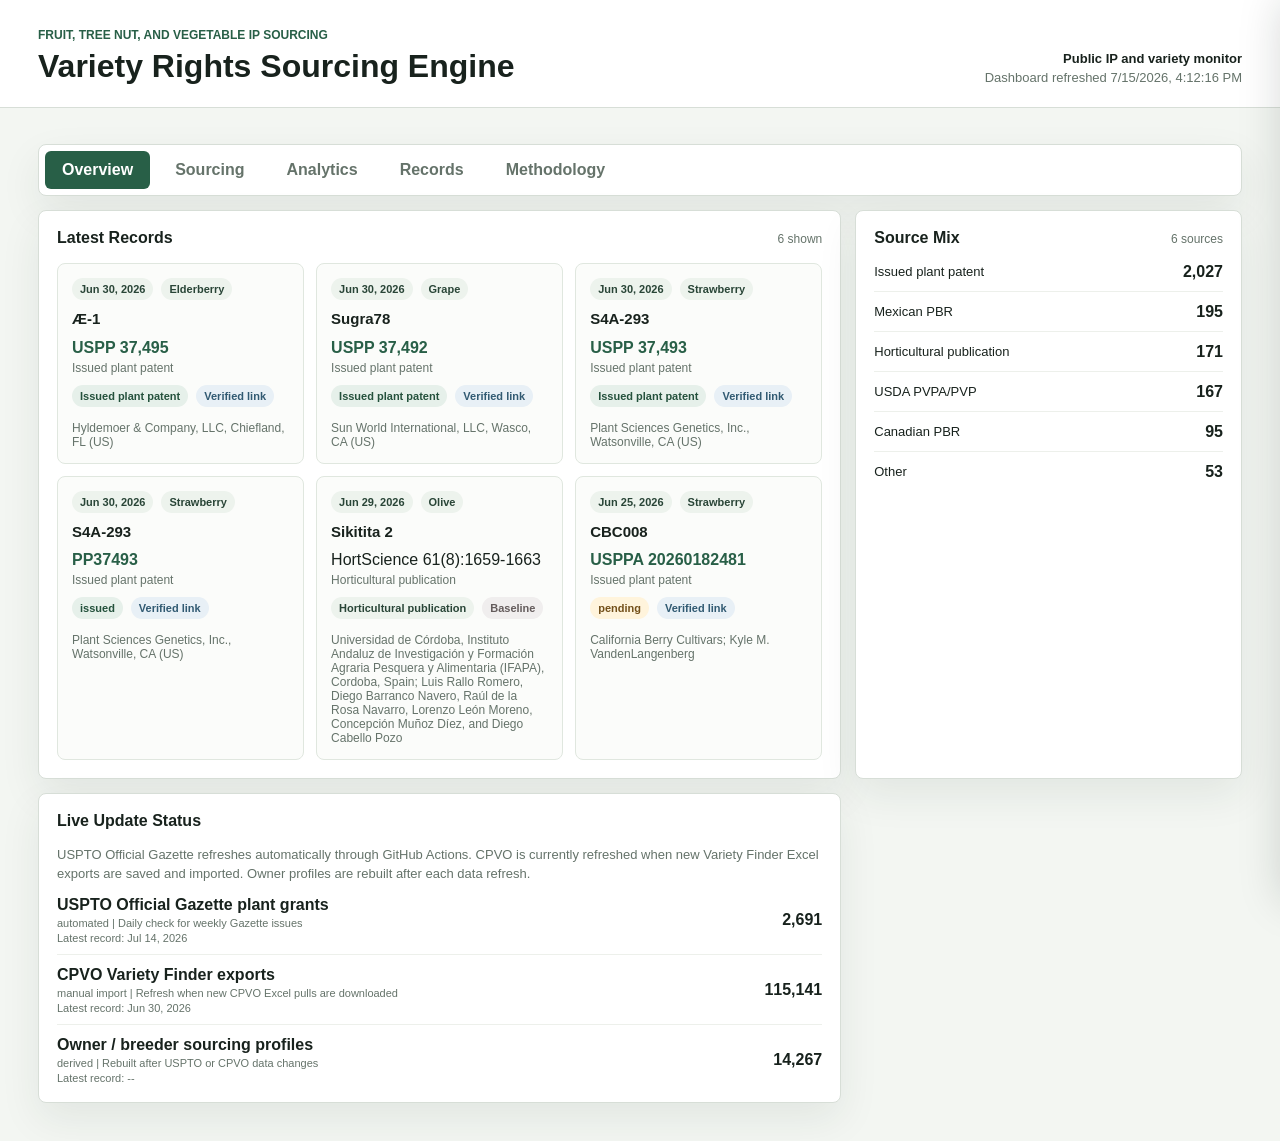
==== index.html @ b29ad272 "Add scoring methodology and clean company links" ====
<!doctype html>
<html lang="en">
  <head>
    <meta charset="utf-8">
    <meta name="viewport" content="width=device-width, initial-scale=1">
    <title>Variety Rights Sourcing Engine</title>
    <link rel="stylesheet" href="assets/styles.css?v=20260715-methodology">
  </head>
  <body>
    <header class="topbar">
      <div class="title-block">
        <p class="eyebrow">Fruit, tree nut, and vegetable IP sourcing</p>
        <h1>Variety Rights Sourcing Engine</h1>
      </div>
      <div class="refresh-note" aria-live="polite">
        <strong>Public IP and variety monitor</strong>
        <span id="lastRefresh">Loading data...</span>
      </div>
    </header>

    <main class="page-shell">
      <nav class="section-tabs" role="tablist" aria-label="Dashboard sections">
        <button id="tab-overview" class="tab-button active" type="button" role="tab" aria-selected="true" aria-controls="panel-overview" data-tab-target="overview">Overview</button>
        <button id="tab-sourcing" class="tab-button" type="button" role="tab" aria-selected="false" aria-controls="panel-sourcing" data-tab-target="sourcing">Sourcing</button>
        <button id="tab-analytics" class="tab-button" type="button" role="tab" aria-selected="false" aria-controls="panel-analytics" data-tab-target="analytics">Analytics</button>
        <button id="tab-records" class="tab-button" type="button" role="tab" aria-selected="false" aria-controls="panel-records" data-tab-target="records">Records</button>
        <button id="tab-methodology" class="tab-button" type="button" role="tab" aria-selected="false" aria-controls="panel-methodology" data-tab-target="methodology">Methodology</button>
      </nav>

      <section id="panel-overview" class="workbench-grid view-panel active" role="tabpanel" aria-labelledby="tab-overview" data-view-panel="overview">
        <div class="panel latest-panel">
          <div class="panel-head">
            <h2>Latest Records</h2>
            <span id="latestCount"></span>
          </div>
          <div id="latestList" class="latest-list"></div>
        </div>
        <div class="panel source-panel">
          <div class="panel-head">
            <h2>Source Mix</h2>
            <span id="sourceCount"></span>
          </div>
          <div id="sourceSummary" class="source-list"></div>
        </div>
        <div class="panel live-panel">
          <div class="panel-head">
            <h2>Live Update Status</h2>
          </div>
          <div id="liveStatus" class="live-status"></div>
        </div>
      </section>

      <section id="panel-sourcing" class="owner-section panel view-panel" role="tabpanel" aria-labelledby="tab-sourcing" data-view-panel="sourcing">
        <div class="panel-head">
          <div>
            <p class="eyebrow">Sourcing intelligence</p>
            <h2>Owner / Breeder Census</h2>
          </div>
          <span id="ownerCount"></span>
        </div>
        <div id="sourcingBrief" class="sourcing-brief" aria-live="polite"></div>
        <div class="owner-toolbar">
          <label>
            Search profiles
            <input id="ownerSearchInput" type="search" placeholder="Owner, breeder, crop, jurisdiction, signal">
          </label>
          <label>
            View
            <select id="ownerView">
                <option value="relevant">Fruit, nut, and vegetable signals</option>
                <option value="acquisition">Acquisition leads</option>
                <option value="all">All sourcing signals</option>
              <option value="legal">Confirmed patent assignees</option>
              <option value="succession">Succession leads</option>
              <option value="cliff">Patent/PBR cliffs</option>
            </select>
          </label>
          <label>
            Sort
            <select id="ownerSort">
              <option value="score" selected>Sourcing score</option>
              <option value="confidence">Owner confidence</option>
              <option value="protected">Protected IP count</option>
              <option value="recent">Recent activity</option>
              <option value="cliff">5-year expiry cliff</option>
              <option value="velocity">5-year filing velocity</option>
            </select>
          </label>
        </div>
        <div class="owner-table-wrap">
          <table class="owner-table">
            <thead>
              <tr>
                <th>#</th>
                <th>Score</th>
                <th>Name / Signal</th>
                <th>Portfolio</th>
                <th>Crop Mix</th>
                <th>Geographic Mix</th>
                <th>Activity</th>
                <th>Durability / Flags</th>
              </tr>
            </thead>
            <tbody id="ownerBody"></tbody>
          </table>
        </div>
      </section>

      <section id="panel-analytics" class="visual-grid view-panel" role="tabpanel" aria-labelledby="tab-analytics" data-view-panel="analytics">
        <div class="panel">
          <div class="panel-head">
            <h2>Annual Activity</h2>
            <span id="timelineCount"></span>
          </div>
          <div id="timelineInsight" class="chart-insight"></div>
          <div id="timelineChart" class="bar-chart" role="img" aria-label="Records by year"></div>
        </div>
        <div class="panel">
          <div class="panel-head">
            <h2>Crop Mix</h2>
            <span id="cropCount"></span>
          </div>
          <div id="cropInsight" class="chart-insight"></div>
          <div id="cropChart" class="bar-chart compact" role="img" aria-label="Top crops"></div>
        </div>
      </section>

      <section id="panel-records" class="table-section view-panel" role="tabpanel" aria-labelledby="tab-records" data-view-panel="records">
        <section class="control-strip" aria-label="Record filters">
          <label>
            Search
            <input id="searchInput" type="search" placeholder="Cultivar, crop, breeder, assignee, country">
          </label>
          <label>
            Crop
            <select id="cropFilter"></select>
          </label>
          <label>
            Source
            <select id="sourceFilter">
              <option value="">All sources</option>
            </select>
          </label>
          <label>
            From
            <input id="fromDate" type="date">
          </label>
          <label>
            To
            <input id="toDate" type="date">
          </label>
          <button id="resetButton" type="button" title="Clear filters">Reset</button>
        </section>
        <div class="panel-head">
          <h2>Records</h2>
          <span id="rowCount"></span>
        </div>
        <div class="table-wrap">
          <table>
            <thead>
              <tr>
                <th>#</th>
                <th>Date</th>
                <th>Crop</th>
                <th>Cultivar / Title</th>
                <th>Source</th>
                <th>Status</th>
                <th>Breeder / Assignee</th>
              </tr>
            </thead>
            <tbody id="recordsBody"></tbody>
          </table>
        </div>
      </section>

      <section id="panel-methodology" class="methodology-section view-panel" role="tabpanel" aria-labelledby="tab-methodology" data-view-panel="methodology">
        <div class="panel methodology-hero">
          <p class="eyebrow">Scoring methodology</p>
          <h2>What the breeder score is trying to measure</h2>
          <p>
            The sourcing score ranks owners, breeders, nurseries, and breeding programs by how useful they may be for acquisition sourcing.
            It is a prioritization signal, not a valuation or a recommendation to acquire.
          </p>
        </div>

        <div class="methodology-grid">
          <article class="panel methodology-card">
            <h3>Portfolio Scale</h3>
            <strong>Up to 25 points</strong>
            <p>Larger portfolios get more credit, with a cap so very large strategics do not overwhelm the list purely because of size.</p>
          </article>
          <article class="panel methodology-card">
            <h3>Protected IP Share</h3>
            <strong>Up to 20 points</strong>
            <p>Issued US plant patents and granted CPVO PBR records matter more than application-only or breeder-only signals.</p>
          </article>
          <article class="panel methodology-card">
            <h3>Jurisdiction Breadth</h3>
            <strong>Up to 12 points</strong>
            <p>Programs active across multiple jurisdictions get credit because they are more likely to have real commercialization infrastructure.</p>
          </article>
          <article class="panel methodology-card">
            <h3>Recent Velocity</h3>
            <strong>Up to 12 points</strong>
            <p>Recent filings in the last five years increase the score because they suggest an active breeding pipeline.</p>
          </article>
          <article class="panel methodology-card">
            <h3>Durability</h3>
            <strong>Up to 8 points</strong>
            <p>Portfolios with active protection remaining score better than portfolios where most rights appear expired or close to expiry.</p>
          </article>
          <article class="panel methodology-card">
            <h3>Crop Attractiveness</h3>
            <strong>Weighted crop signal</strong>
            <p>Fruit, tree nut, and vegetable crops are weighted more heavily than lower-priority or less relevant crops.</p>
          </article>
          <article class="panel methodology-card">
            <h3>Owner Confidence</h3>
            <strong>Up to 12 points</strong>
            <p>Confirmed patent assignees score higher than records where the engine only sees a breeder or inventor name.</p>
          </article>
          <article class="panel methodology-card">
            <h3>Relevant Crop Exposure</h3>
            <strong>Up to 10 points</strong>
            <p>The score rewards records that fall inside the target universe: fruit, tree nuts, and vegetables.</p>
          </article>
          <article class="panel methodology-card">
            <h3>Recency</h3>
            <strong>Up to 7 points</strong>
            <p>Owners with recent activity get a small boost so stale portfolios do not rank above currently active programs.</p>
          </article>
        </div>

        <div class="panel methodology-notes">
          <h3>How to read the flags</h3>
          <div class="methodology-columns">
            <div>
              <h4>Useful positive signals</h4>
              <p><strong>Confirmed patent assignee</strong> means the record names the party as the legal owner, not only a breeder.</p>
              <p><strong>Multi-jurisdiction program</strong> means the party appears in several countries or systems.</p>
              <p><strong>Focused crop program</strong> means the portfolio is concentrated in one crop, which can indicate a specialized platform.</p>
            </div>
            <div>
              <h4>Succession or diligence signals</h4>
              <p><strong>Individual owner</strong> or <strong>sole named breeder</strong> can point toward succession-driven opportunities.</p>
              <p><strong>Patent/PBR cliff</strong> means a meaningful share of protection appears to expire in the next five years.</p>
              <p><strong>Dormant portfolio</strong> means the owner has records but little or no recent filing activity.</p>
            </div>
          </div>
        </div>

        <div class="panel methodology-notes">
          <h3>Important caveats</h3>
          <p>
            CPVO exports often identify breeders more cleanly than legal holders, so some profiles are breeder-led signals rather than confirmed owners.
            The dashboard uses company rollups where the relationship is clear, but ambiguous people are left visible instead of being forced into a company.
          </p>
          <p>
            The score should be used to decide where to diligence first. It should be paired with company size, ownership, trademarks, active licenses,
            customer base, and direct outreach before treating a target as actionable.
          </p>
        </div>
      </section>
    </main>

    <div id="drawerBackdrop" class="drawer-backdrop" hidden></div>
    <aside id="recordDrawer" class="record-drawer" role="dialog" aria-modal="true" aria-labelledby="drawerTitle" aria-hidden="true">
      <div class="drawer-head">
        <div>
          <p id="drawerEyebrow" class="eyebrow">Record detail</p>
          <h2 id="drawerTitle">Patent record</h2>
        </div>
        <button id="drawerClose" class="icon-button" type="button" aria-label="Close details">X</button>
      </div>
      <div id="drawerBody" class="drawer-body"></div>
    </aside>

    <script src="assets/app.js?v=20260715-methodology"></script>
  </body>
</html>
---- assets/styles.css ----
:root {
  color-scheme: light;
  --ink: #18221d;
  --muted: #65736a;
  --line: #d7ded7;
  --panel: #ffffff;
  --wash: #f3f6f2;
  --green: #285f47;
  --green-2: #3f7b5b;
  --leaf: #91a85f;
  --gold: #b58734;
  --berry: #8b4157;
  --blue: #416f8a;
  --shadow: 0 16px 40px rgba(31, 46, 37, 0.08);
}

* {
  box-sizing: border-box;
}

body {
  margin: 0;
  background: var(--wash);
  color: var(--ink);
  font-family: Arial, Helvetica, sans-serif;
}

.topbar {
  display: flex;
  justify-content: space-between;
  gap: 24px;
  align-items: end;
  padding: 28px 38px 22px;
  background: #ffffff;
  border-bottom: 1px solid var(--line);
}

.title-block {
  min-width: 0;
}

.eyebrow {
  margin: 0 0 6px;
  color: var(--green);
  font-size: 12px;
  font-weight: 700;
  letter-spacing: 0;
  text-transform: uppercase;
}

h1,
h2 {
  margin: 0;
  letter-spacing: 0;
}

h1 {
  font-size: 32px;
  line-height: 1.15;
}

h2 {
  font-size: 16px;
}

.refresh-note {
  display: grid;
  gap: 4px;
  color: var(--muted);
  font-size: 13px;
  text-align: right;
}

.refresh-note strong {
  color: var(--ink);
  font-size: 13px;
}

.page-shell {
  width: min(1480px, 100%);
  margin: 0 auto;
  padding: 22px 38px 38px;
}

.visual-grid,
.workbench-grid {
  display: grid;
  gap: 14px;
}

.visual-grid {
  grid-template-columns: minmax(0, 1.25fr) minmax(320px, 0.75fr);
  margin-top: 14px;
}

.workbench-grid {
  grid-template-columns: minmax(0, 1.35fr) minmax(320px, 0.65fr);
  margin-top: 14px;
}

.section-tabs {
  display: flex;
  gap: 8px;
  margin-top: 14px;
  padding: 6px;
  border: 1px solid var(--line);
  border-radius: 8px;
  background: #ffffff;
  box-shadow: var(--shadow);
}

.tab-button {
  width: auto;
  min-height: 38px;
  padding: 0 16px;
  border-color: transparent;
  background: transparent;
  color: var(--muted);
}

.tab-button:hover,
.tab-button.active {
  background: var(--green);
  color: #ffffff;
}

.view-panel {
  display: none;
}

.view-panel.active {
  display: block;
}

.workbench-grid.view-panel.active,
.visual-grid.view-panel.active,
.control-strip.view-panel.active {
  display: grid;
}

.panel,
.table-section {
  background: var(--panel);
  border: 1px solid var(--line);
  border-radius: 8px;
  box-shadow: var(--shadow);
}

.control-strip {
  display: grid;
  grid-template-columns: minmax(220px, 1.4fr) minmax(150px, 0.8fr) minmax(170px, 0.9fr) 140px 140px 80px;
  gap: 10px;
  align-items: end;
  margin-top: 14px;
  padding: 16px;
  background: #e7ede7;
  border: 1px solid var(--line);
  border-radius: 8px;
}

label {
  display: grid;
  gap: 5px;
  color: var(--muted);
  font-size: 12px;
  font-weight: 700;
  min-width: 0;
}

input,
select,
button {
  width: 100%;
  min-width: 0;
  min-height: 38px;
  border: 1px solid #b9c7bd;
  border-radius: 6px;
  background: #ffffff;
  color: var(--ink);
  font: inherit;
}

input,
select {
  padding: 0 10px;
}

button {
  cursor: pointer;
  background: var(--green);
  color: #ffffff;
  font-weight: 700;
  border-color: var(--green);
}

button:hover {
  background: var(--green-2);
}

.icon-button {
  width: 38px;
  min-height: 38px;
  border-radius: 999px;
  background: #eef3ee;
  color: var(--ink);
  border-color: #d7ded7;
  font-size: 24px;
  line-height: 1;
}

.icon-button:hover {
  background: #e2ebe3;
}

.panel,
.table-section {
  padding: 18px;
}

.panel-head {
  display: flex;
  justify-content: space-between;
  gap: 12px;
  align-items: baseline;
  margin-bottom: 16px;
}

.panel-head span {
  color: var(--muted);
  font-size: 12px;
}

.bar-chart {
  display: grid;
  gap: 10px;
}

.bar-row {
  display: grid;
  grid-template-columns: 86px minmax(0, 1fr) 104px;
  gap: 12px;
  align-items: center;
  min-height: 28px;
  font-size: 12px;
}

.compact .bar-row {
  grid-template-columns: 160px minmax(0, 1fr) 84px;
}

.bar-track {
  height: 10px;
  background: #edf1eb;
  border-radius: 999px;
  overflow: hidden;
}

.bar-fill {
  display: block;
  height: 100%;
  background: linear-gradient(90deg, var(--green), var(--leaf));
}

.bar-row:nth-child(3n) .bar-fill {
  background: linear-gradient(90deg, var(--blue), var(--green));
}

.bar-row:nth-child(3n + 1) .bar-fill {
  background: linear-gradient(90deg, var(--berry), var(--gold));
}

.bar-label {
  min-width: 0;
  overflow: hidden;
  text-overflow: ellipsis;
  white-space: nowrap;
}

.bar-value {
  display: grid;
  gap: 2px;
  justify-items: end;
  text-align: right;
}

.bar-value strong {
  font-size: 13px;
}

.bar-note {
  color: var(--muted);
  font-size: 11px;
}

.bar-note.good {
  color: #286146;
}

.bar-note.soft {
  color: #8a6023;
}

.chart-insight {
  display: grid;
  grid-template-columns: repeat(3, minmax(0, 1fr));
  gap: 8px;
  margin: -4px 0 16px;
}

.insight-pill {
  padding: 10px 11px;
  border: 1px solid #e0e7df;
  border-radius: 8px;
  background: #fbfcfa;
}

.insight-pill span {
  display: block;
  color: var(--muted);
  font-size: 11px;
  margin-bottom: 4px;
}

.insight-pill strong {
  display: block;
  font-size: 14px;
  line-height: 1.2;
}

.table-section {
  margin-top: 14px;
  overflow: hidden;
}

.owner-section {
  margin-top: 14px;
}

.methodology-section {
  margin-top: 14px;
}

.methodology-hero {
  display: grid;
  gap: 10px;
}

.methodology-hero h2 {
  font-size: 24px;
}

.methodology-hero p,
.methodology-card p,
.methodology-notes p {
  max-width: 920px;
  margin: 0;
  color: var(--muted);
  line-height: 1.5;
}

.methodology-grid {
  display: grid;
  grid-template-columns: repeat(3, minmax(0, 1fr));
  gap: 14px;
  margin-top: 14px;
}

.methodology-card {
  display: grid;
  gap: 8px;
}

.methodology-card h3,
.methodology-notes h3,
.methodology-notes h4 {
  margin: 0;
  letter-spacing: 0;
}

.methodology-card h3,
.methodology-notes h3 {
  font-size: 16px;
}

.methodology-card strong {
  color: var(--green);
  font-size: 13px;
}

.methodology-notes {
  display: grid;
  gap: 12px;
  margin-top: 14px;
}

.methodology-columns {
  display: grid;
  grid-template-columns: repeat(2, minmax(0, 1fr));
  gap: 18px;
}

.methodology-columns > div {
  display: grid;
  gap: 8px;
  padding: 14px;
  border: 1px solid #dfe7df;
  border-radius: 8px;
  background: #fbfcfa;
}

.methodology-notes h4 {
  color: var(--green);
  font-size: 13px;
}

.owner-toolbar {
  display: grid;
  grid-template-columns: minmax(260px, 1fr) 220px 220px;
  gap: 10px;
  margin-bottom: 14px;
}

.sourcing-brief {
  display: grid;
  grid-template-columns: repeat(4, minmax(0, 1fr));
  gap: 10px;
  margin: 14px 0;
}

.brief-tile {
  min-height: 82px;
  padding: 14px;
  border: 1px solid #dfe7df;
  border-radius: 8px;
  background: #fbfcfa;
}

.brief-tile span {
  display: block;
  margin-bottom: 7px;
  color: var(--muted);
  font-size: 12px;
}

.brief-tile strong {
  font-size: 24px;
  line-height: 1;
}

.owner-table-wrap {
  width: 100%;
  max-height: 560px;
  overflow: auto;
  border: 1px solid #e1e7e1;
  border-radius: 8px;
}

.owner-table {
  min-width: 1320px;
}

.owner-table th:nth-child(1),
.owner-table td:nth-child(1) {
  width: 56px;
}

.owner-table th:nth-child(2),
.owner-table td:nth-child(2) {
  width: 86px;
}

.owner-table th:nth-child(3),
.owner-table td:nth-child(3) {
  width: 270px;
}

.owner-table th:nth-child(4),
.owner-table td:nth-child(4) {
  width: 210px;
}

.owner-table th:nth-child(5),
.owner-table td:nth-child(5),
.owner-table th:nth-child(6),
.owner-table td:nth-child(6) {
  width: 170px;
}

.owner-table th:nth-child(7),
.owner-table td:nth-child(7) {
  width: 190px;
}

.row-number {
  color: var(--muted);
  font-weight: 700;
  text-align: right;
  white-space: nowrap;
}

.score-pill {
  display: inline-flex;
  align-items: center;
  justify-content: center;
  min-width: 44px;
  min-height: 32px;
  padding: 0 10px;
  border-radius: 999px;
  background: #274f3c;
  color: #ffffff;
  font-weight: 700;
}

.score-pill.large {
  min-height: 38px;
  border-radius: 6px;
}

.flag-list {
  display: flex;
  flex-wrap: wrap;
  gap: 5px;
  margin-top: 5px;
}

.table-wrap {
  width: 100%;
  max-height: 620px;
  overflow: auto;
  border: 1px solid #e1e7e1;
  border-radius: 8px;
}

table {
  width: 100%;
  min-width: 1080px;
  table-layout: fixed;
  border-collapse: collapse;
  background: #ffffff;
  font-size: 13px;
}

th,
td {
  padding: 12px 14px;
  border-bottom: 1px solid #edf0eb;
  text-align: left;
  vertical-align: top;
}

th {
  position: sticky;
  top: 0;
  z-index: 1;
  background: #eef3ee;
  color: #304238;
  font-size: 12px;
}

td {
  color: #26352d;
  overflow-wrap: anywhere;
  line-height: 1.35;
}

th:nth-child(1),
td:nth-child(1) {
  width: 56px;
}

th:nth-child(2),
td:nth-child(2) {
  width: 116px;
}

th:nth-child(3),
td:nth-child(3) {
  width: 138px;
}

th:nth-child(5),
td:nth-child(5) {
  width: 190px;
}

th:nth-child(6),
td:nth-child(6) {
  width: 112px;
}

a {
  color: var(--green);
  font-weight: 700;
  text-decoration: none;
}

a:hover {
  text-decoration: underline;
}

.subtle {
  color: var(--muted);
  display: block;
  font-size: 12px;
  margin-top: 4px;
}

.latest-list {
  display: grid;
  grid-template-columns: repeat(3, minmax(0, 1fr));
  gap: 12px;
}

.latest-card {
  min-height: 150px;
  display: grid;
  align-content: start;
  gap: 10px;
  padding: 14px;
  border: 1px solid #e0e7df;
  border-radius: 8px;
  background: #fbfcfa;
  cursor: pointer;
  text-align: left;
  transition: border-color 120ms ease, box-shadow 120ms ease, transform 120ms ease;
}

.latest-card:hover {
  border-color: #adc1b3;
  box-shadow: 0 10px 24px rgba(31, 46, 37, 0.08);
  transform: translateY(-1px);
}

.latest-card h3 {
  margin: 0;
  font-size: 15px;
  line-height: 1.25;
}

.meta-line,
.source-row {
  display: flex;
  flex-wrap: wrap;
  gap: 8px;
  align-items: center;
}

.badge {
  display: inline-flex;
  align-items: center;
  min-height: 22px;
  padding: 3px 8px;
  border-radius: 999px;
  background: #edf3ed;
  color: #294537;
  font-size: 11px;
  font-weight: 700;
}

.badge.issued {
  background: #e6f0ea;
  color: #24513c;
}

.badge.pending {
  background: #fff4dc;
  color: #73501a;
}

.badge.registered {
  background: #e6f0ea;
  color: #24513c;
}

.badge.verified {
  background: #e8f0f6;
  color: #315a72;
}

.badge.baseline {
  background: #f0eeee;
  color: #645c5c;
}

.source-list {
  display: grid;
  gap: 11px;
}

.source-row {
  justify-content: space-between;
  padding-bottom: 10px;
  border-bottom: 1px solid #edf0eb;
  font-size: 13px;
}

.source-row:last-child {
  border-bottom: 0;
  padding-bottom: 0;
}

.source-row strong {
  font-size: 16px;
}

.live-status {
  display: grid;
  gap: 12px;
}

.live-strategy {
  margin: 0;
  color: var(--muted);
  font-size: 13px;
  line-height: 1.45;
}

.live-source-row span {
  display: grid;
  gap: 3px;
}

.live-source-row small {
  color: var(--muted);
  font-size: 11px;
}

.record-title {
  display: block;
  margin-bottom: 2px;
}

tbody tr {
  cursor: pointer;
}

tbody tr:hover td {
  background: #f8faf7;
}

.empty-state {
  margin: 0;
  color: var(--muted);
  font-size: 13px;
}

.drawer-backdrop {
  position: fixed;
  inset: 0;
  z-index: 20;
  background: rgba(18, 28, 22, 0.28);
}

.record-drawer {
  position: fixed;
  top: 0;
  right: 0;
  z-index: 21;
  width: min(520px, 100%);
  height: 100vh;
  display: grid;
  grid-template-rows: auto minmax(0, 1fr);
  background: #ffffff;
  box-shadow: -18px 0 42px rgba(18, 28, 22, 0.18);
  transform: translateX(104%);
  transition: transform 180ms ease;
}

.record-drawer.open {
  transform: translateX(0);
}

.drawer-head {
  display: flex;
  justify-content: space-between;
  gap: 18px;
  padding: 24px;
  border-bottom: 1px solid var(--line);
}

.drawer-head h2 {
  margin-top: 4px;
  font-size: 22px;
  line-height: 1.2;
}

.drawer-body {
  overflow: auto;
  padding: 22px 24px 28px;
}

.detail-actions {
  display: flex;
  flex-wrap: wrap;
  gap: 10px;
  margin-bottom: 18px;
}

.detail-link,
.detail-button-muted {
  display: inline-flex;
  align-items: center;
  min-height: 38px;
  padding: 0 13px;
  border-radius: 6px;
  font-size: 13px;
  font-weight: 700;
}

.detail-link {
  background: var(--green);
  color: #ffffff;
}

.detail-link:hover {
  background: var(--green-2);
  text-decoration: none;
}

.detail-button-muted {
  border: 1px solid #d7ded7;
  color: var(--ink);
  background: #f5f8f5;
}

.detail-grid {
  display: grid;
  gap: 12px;
}

.company-description {
  margin: 0 0 16px;
  padding: 12px;
  border: 1px solid #dfe7df;
  border-radius: 8px;
  background: #fbfcfa;
  color: var(--ink);
  font-size: 13px;
  line-height: 1.45;
}

.company-description.target-fit {
  border-color: #d9d0ba;
  background: #fffaf0;
}

.matched-company-list {
  display: grid;
  gap: 12px;
  margin-top: 14px;
}

.matched-company {
  padding: 12px;
  border: 1px solid #dfe7df;
  border-radius: 8px;
  background: #fbfcfa;
}

.matched-company-head {
  display: grid;
  gap: 4px;
  margin-bottom: 8px;
}

.matched-company-head span {
  color: var(--muted);
  font-size: 12px;
  line-height: 1.35;
}

.matched-company p {
  margin: 0 0 10px;
  color: var(--ink);
  font-size: 13px;
  line-height: 1.45;
}

.news-link-list {
  display: grid;
  gap: 6px;
  margin-top: 10px;
}

.news-link-list a {
  color: var(--green);
  font-size: 13px;
  font-weight: 700;
  line-height: 1.35;
}

.profile-chart-grid {
  display: grid;
  gap: 12px;
  margin-top: 14px;
}

.profile-chart {
  padding: 12px;
  border: 1px solid #dfe7df;
  border-radius: 8px;
  background: #fbfcfa;
}

.profile-chart h3 {
  margin: 0 0 12px;
  font-size: 13px;
}

.profile-bars {
  display: grid;
  grid-auto-flow: column;
  grid-auto-columns: minmax(30px, 1fr);
  gap: 6px;
  align-items: end;
  min-height: 112px;
  overflow-x: auto;
}

.profile-bar-item {
  display: grid;
  grid-template-rows: 18px 76px 18px;
  align-items: end;
  justify-items: center;
  min-width: 30px;
}

.profile-bar-value,
.profile-bar-label {
  color: var(--muted);
  font-size: 10px;
}

.profile-bar {
  display: block;
  width: 100%;
  max-width: 22px;
  border-radius: 5px 5px 0 0;
  background: linear-gradient(180deg, var(--blue), var(--green));
}

.detail-item {
  padding-bottom: 12px;
  border-bottom: 1px solid #edf0eb;
}

.detail-item span {
  display: block;
  color: var(--muted);
  font-size: 11px;
  font-weight: 700;
  margin-bottom: 4px;
  text-transform: uppercase;
}

.detail-item strong,
.detail-item p {
  margin: 0;
  color: var(--ink);
  font-size: 14px;
  line-height: 1.45;
}

.detail-note {
  margin-top: 18px;
  padding: 13px;
  border-radius: 8px;
  background: #f6f8f5;
  color: var(--muted);
  font-size: 13px;
  line-height: 1.45;
}

@media (max-width: 980px) {
  .topbar {
    display: block;
    padding: 22px;
  }

  .refresh-note {
    margin-top: 10px;
    text-align: left;
  }

  .page-shell {
    padding: 16px;
  }

  .visual-grid,
  .workbench-grid,
  .section-tabs,
  .sourcing-brief,
  .owner-toolbar,
  .control-strip,
  .latest-list,
  .chart-insight,
  .methodology-grid,
  .methodology-columns {
    grid-template-columns: minmax(0, 1fr);
  }

  .section-tabs {
    display: grid;
  }
}

@media (max-width: 680px) {
  h1 {
    font-size: 27px;
  }

  .bar-row,
  .compact .bar-row {
    grid-template-columns: 96px minmax(0, 1fr) 76px;
  }

  .drawer-head,
  .drawer-body {
    padding-left: 18px;
    padding-right: 18px;
  }
}
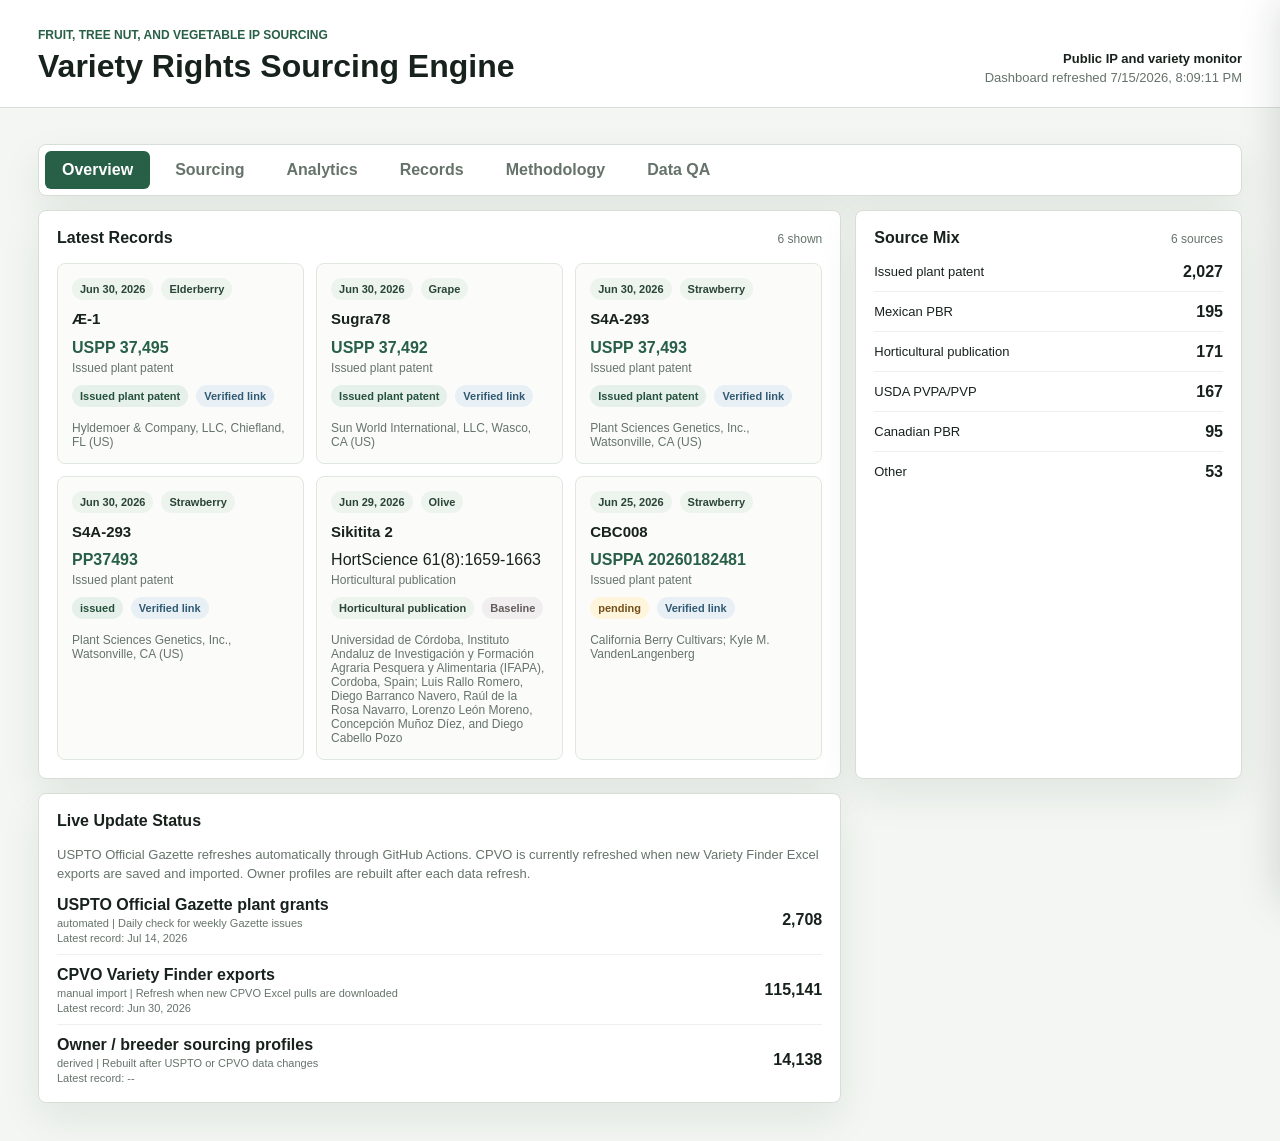
==== commit d931d4a3: "Add data confidence audit layer" ====
--- a/index.html
+++ b/index.html
@@ -4,7 +4,7 @@
     <meta charset="utf-8">
     <meta name="viewport" content="width=device-width, initial-scale=1">
     <title>Variety Rights Sourcing Engine</title>
-    <link rel="stylesheet" href="assets/styles.css?v=20260715-methodology">
+    <link rel="stylesheet" href="assets/styles.css?v=20260715-dataqa">
   </head>
   <body>
     <header class="topbar">
@@ -25,6 +25,7 @@
         <button id="tab-analytics" class="tab-button" type="button" role="tab" aria-selected="false" aria-controls="panel-analytics" data-tab-target="analytics">Analytics</button>
         <button id="tab-records" class="tab-button" type="button" role="tab" aria-selected="false" aria-controls="panel-records" data-tab-target="records">Records</button>
         <button id="tab-methodology" class="tab-button" type="button" role="tab" aria-selected="false" aria-controls="panel-methodology" data-tab-target="methodology">Methodology</button>
+        <button id="tab-dataqa" class="tab-button" type="button" role="tab" aria-selected="false" aria-controls="panel-dataqa" data-tab-target="dataqa">Data QA</button>
       </nav>
 
       <section id="panel-overview" class="workbench-grid view-panel active" role="tabpanel" aria-labelledby="tab-overview" data-view-panel="overview">
@@ -261,6 +262,40 @@
           </p>
         </div>
       </section>
+
+      <section id="panel-dataqa" class="dataqa-section view-panel" role="tabpanel" aria-labelledby="tab-dataqa" data-view-panel="dataqa">
+        <div class="panel methodology-hero">
+          <p class="eyebrow">Data confidence</p>
+          <h2>Audit status and review queue</h2>
+          <p>
+            This section separates records we can treat as legal-owner evidence from records that are still breeder-only signals.
+            It is meant to keep the sourcing engine honest before a company is treated as an actionable acquisition lead.
+          </p>
+        </div>
+        <div id="dataConfidenceSummary" class="sourcing-brief" aria-live="polite"></div>
+        <div id="dataConfidenceGates" class="methodology-grid"></div>
+        <div class="panel dataqa-queue-panel">
+          <div class="panel-head">
+            <h2>Highest-Priority Review Queue</h2>
+            <span>Needs source-backed cleanup</span>
+          </div>
+          <div class="owner-table-wrap dataqa-table-wrap">
+            <table class="owner-table dataqa-table">
+              <thead>
+                <tr>
+                  <th>#</th>
+                  <th>Profile</th>
+                  <th>Gate</th>
+                  <th>Records</th>
+                  <th>Evidence</th>
+                  <th>Next Step</th>
+                </tr>
+              </thead>
+              <tbody id="dataConfidenceQueue"></tbody>
+            </table>
+          </div>
+        </div>
+      </section>
     </main>
 
     <div id="drawerBackdrop" class="drawer-backdrop" hidden></div>
@@ -275,6 +310,6 @@
       <div id="drawerBody" class="drawer-body"></div>
     </aside>
 
-    <script src="assets/app.js?v=20260715-methodology"></script>
+    <script src="assets/app.js?v=20260715-dataqa"></script>
   </body>
 </html>
--- a/assets/styles.css
+++ b/assets/styles.css
@@ -340,6 +340,10 @@
   margin-top: 14px;
 }
 
+.dataqa-section {
+  margin-top: 14px;
+}
+
 .methodology-hero {
   display: grid;
   gap: 10px;
@@ -457,6 +461,22 @@
 
 .owner-table {
   min-width: 1320px;
+}
+
+.dataqa-table {
+  min-width: 1120px;
+}
+
+.dataqa-table-wrap {
+  max-height: 520px;
+}
+
+.dataqa-queue-panel {
+  margin-top: 14px;
+}
+
+.dataqa-card strong {
+  font-size: 18px;
 }
 
 .owner-table th:nth-child(1),
@@ -842,6 +862,56 @@
 .company-description.target-fit {
   border-color: #d9d0ba;
   background: #fffaf0;
+}
+
+.audit-panel {
+  margin: 0 0 16px;
+  padding: 12px;
+  border: 1px solid #dfe7df;
+  border-radius: 8px;
+  background: #f7faf6;
+}
+
+.audit-panel h3 {
+  margin: 0 0 10px;
+  font-size: 13px;
+}
+
+.audit-panel dl {
+  display: grid;
+  gap: 9px;
+  margin: 0;
+}
+
+.audit-panel dl div {
+  display: grid;
+  gap: 3px;
+}
+
+.audit-panel dt {
+  color: var(--muted);
+  font-size: 11px;
+  font-weight: 700;
+  text-transform: uppercase;
+}
+
+.audit-panel dd {
+  margin: 0;
+  font-size: 13px;
+  line-height: 1.4;
+}
+
+.audit-links {
+  display: flex;
+  flex-wrap: wrap;
+  gap: 8px;
+  margin-top: 12px;
+}
+
+.audit-links a {
+  color: var(--green);
+  font-size: 13px;
+  font-weight: 700;
 }
 
 .matched-company-list {
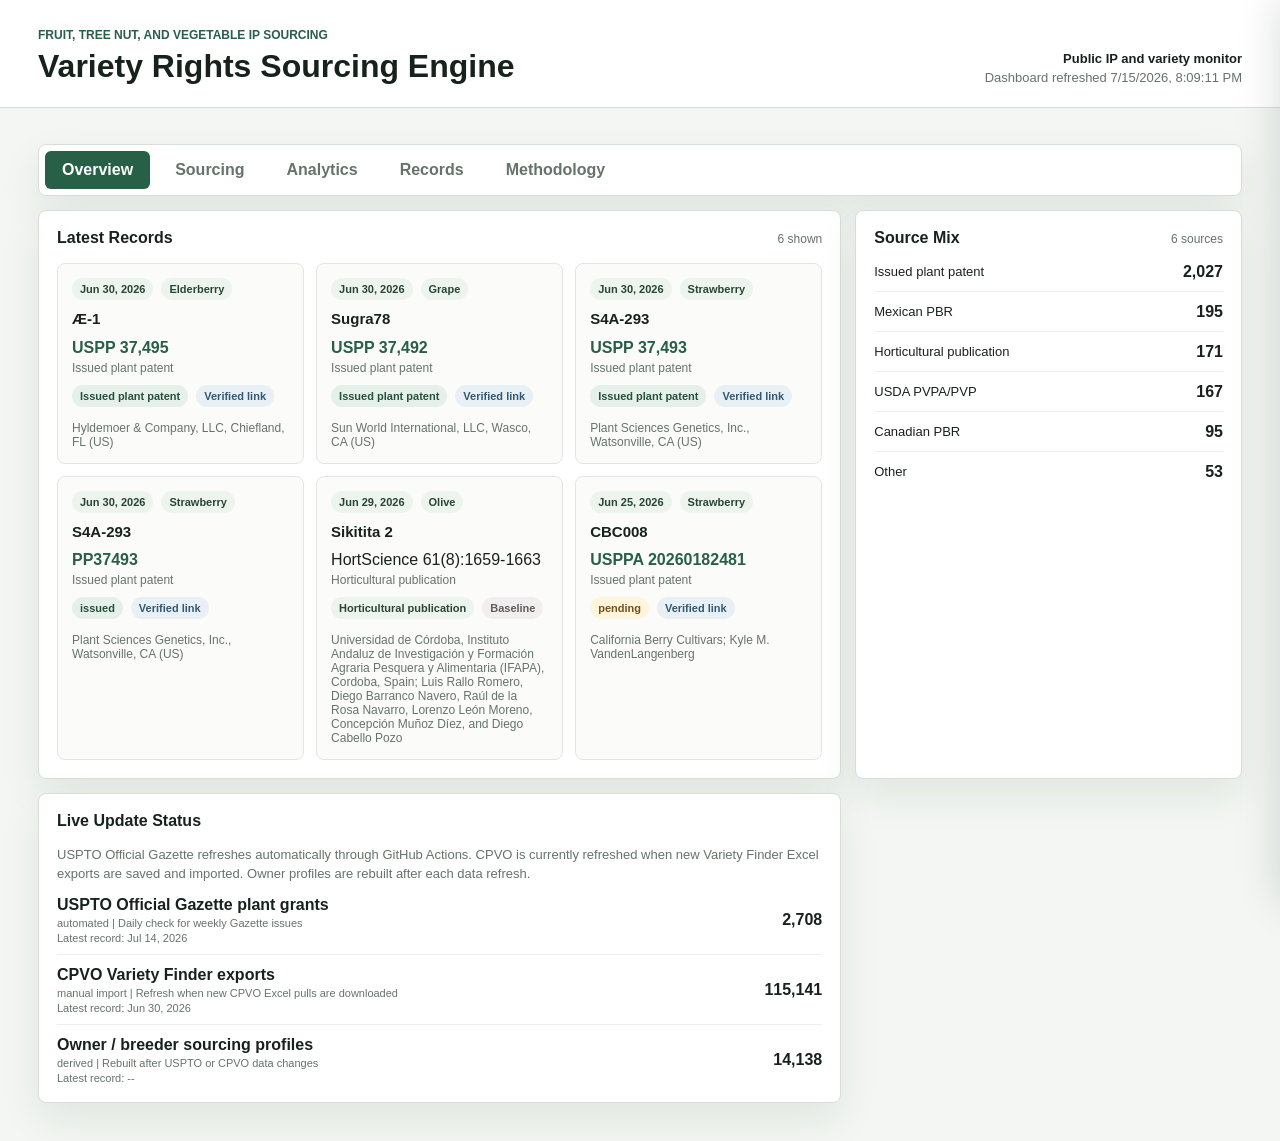
==== commit ac0d3ef2: "Hide data QA tab and keep audit internal" ====
--- a/index.html
+++ b/index.html
@@ -4,7 +4,7 @@
     <meta charset="utf-8">
     <meta name="viewport" content="width=device-width, initial-scale=1">
     <title>Variety Rights Sourcing Engine</title>
-    <link rel="stylesheet" href="assets/styles.css?v=20260715-dataqa">
+    <link rel="stylesheet" href="assets/styles.css?v=20260715-audit">
   </head>
   <body>
     <header class="topbar">
@@ -25,7 +25,6 @@
         <button id="tab-analytics" class="tab-button" type="button" role="tab" aria-selected="false" aria-controls="panel-analytics" data-tab-target="analytics">Analytics</button>
         <button id="tab-records" class="tab-button" type="button" role="tab" aria-selected="false" aria-controls="panel-records" data-tab-target="records">Records</button>
         <button id="tab-methodology" class="tab-button" type="button" role="tab" aria-selected="false" aria-controls="panel-methodology" data-tab-target="methodology">Methodology</button>
-        <button id="tab-dataqa" class="tab-button" type="button" role="tab" aria-selected="false" aria-controls="panel-dataqa" data-tab-target="dataqa">Data QA</button>
       </nav>
 
       <section id="panel-overview" class="workbench-grid view-panel active" role="tabpanel" aria-labelledby="tab-overview" data-view-panel="overview">
@@ -263,39 +262,6 @@
         </div>
       </section>
 
-      <section id="panel-dataqa" class="dataqa-section view-panel" role="tabpanel" aria-labelledby="tab-dataqa" data-view-panel="dataqa">
-        <div class="panel methodology-hero">
-          <p class="eyebrow">Data confidence</p>
-          <h2>Audit status and review queue</h2>
-          <p>
-            This section separates records we can treat as legal-owner evidence from records that are still breeder-only signals.
-            It is meant to keep the sourcing engine honest before a company is treated as an actionable acquisition lead.
-          </p>
-        </div>
-        <div id="dataConfidenceSummary" class="sourcing-brief" aria-live="polite"></div>
-        <div id="dataConfidenceGates" class="methodology-grid"></div>
-        <div class="panel dataqa-queue-panel">
-          <div class="panel-head">
-            <h2>Highest-Priority Review Queue</h2>
-            <span>Needs source-backed cleanup</span>
-          </div>
-          <div class="owner-table-wrap dataqa-table-wrap">
-            <table class="owner-table dataqa-table">
-              <thead>
-                <tr>
-                  <th>#</th>
-                  <th>Profile</th>
-                  <th>Gate</th>
-                  <th>Records</th>
-                  <th>Evidence</th>
-                  <th>Next Step</th>
-                </tr>
-              </thead>
-              <tbody id="dataConfidenceQueue"></tbody>
-            </table>
-          </div>
-        </div>
-      </section>
     </main>
 
     <div id="drawerBackdrop" class="drawer-backdrop" hidden></div>
@@ -310,6 +276,6 @@
       <div id="drawerBody" class="drawer-body"></div>
     </aside>
 
-    <script src="assets/app.js?v=20260715-dataqa"></script>
+    <script src="assets/app.js?v=20260715-audit"></script>
   </body>
 </html>
--- a/assets/styles.css
+++ b/assets/styles.css
@@ -340,10 +340,6 @@
   margin-top: 14px;
 }
 
-.dataqa-section {
-  margin-top: 14px;
-}
-
 .methodology-hero {
   display: grid;
   gap: 10px;
@@ -461,22 +457,6 @@
 
 .owner-table {
   min-width: 1320px;
-}
-
-.dataqa-table {
-  min-width: 1120px;
-}
-
-.dataqa-table-wrap {
-  max-height: 520px;
-}
-
-.dataqa-queue-panel {
-  margin-top: 14px;
-}
-
-.dataqa-card strong {
-  font-size: 18px;
 }
 
 .owner-table th:nth-child(1),
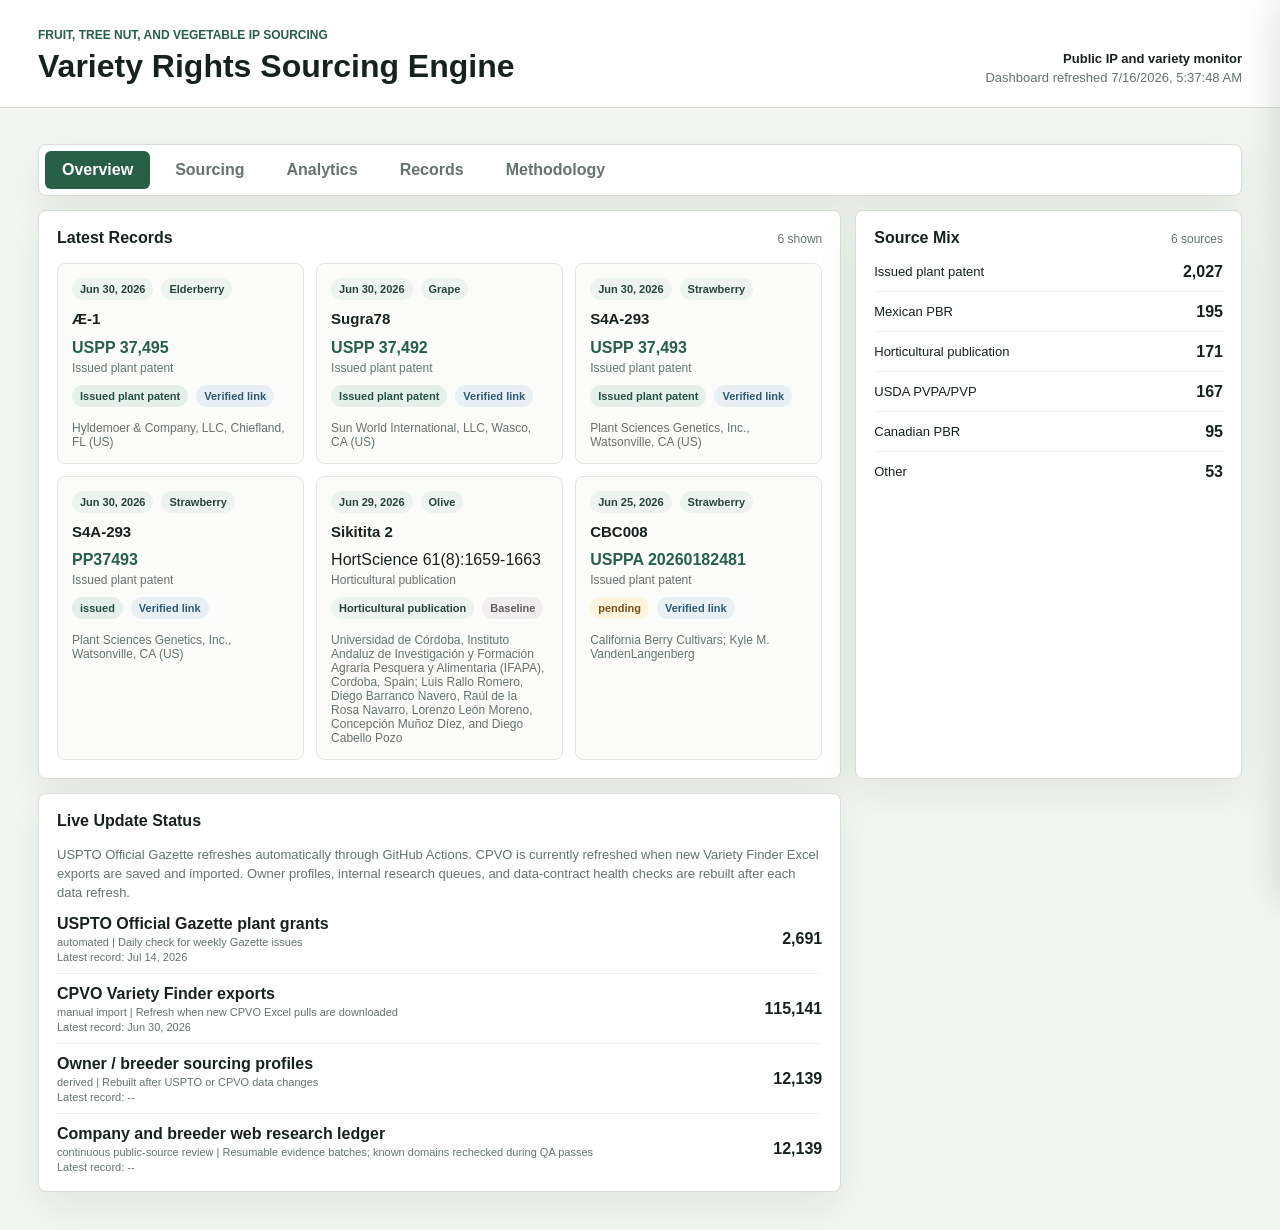
==== commit ae6129af: "Deepen breeder research, remove registry artifacts, and harden sourcing confidence" ====
--- a/index.html
+++ b/index.html
@@ -78,7 +78,8 @@
           <label>
             Sort
             <select id="ownerSort">
-              <option value="score" selected>Sourcing score</option>
+              <option value="acquisition" selected>Acquisition fit</option>
+              <option value="score">IP score</option>
               <option value="confidence">Owner confidence</option>
               <option value="protected">Protected IP count</option>
               <option value="recent">Recent activity</option>
@@ -92,7 +93,7 @@
             <thead>
               <tr>
                 <th>#</th>
-                <th>Score</th>
+                <th>Fit</th>
                 <th>Name / Signal</th>
                 <th>Portfolio</th>
                 <th>Crop Mix</th>
@@ -176,18 +177,48 @@
       <section id="panel-methodology" class="methodology-section view-panel" role="tabpanel" aria-labelledby="tab-methodology" data-view-panel="methodology">
         <div class="panel methodology-hero">
           <p class="eyebrow">Scoring methodology</p>
-          <h2>What the breeder score is trying to measure</h2>
+          <h2>How the sourcing engine scores targets</h2>
           <p>
-            The sourcing score ranks owners, breeders, nurseries, and breeding programs by how useful they may be for acquisition sourcing.
-            It is a prioritization signal, not a valuation or a recommendation to acquire.
+            The engine now uses two separate scores. Acquisition fit ranks which profiles deserve diligence first for the current target range.
+            IP score ranks the depth and activity of the underlying patent/PBR signal.
           </p>
         </div>
 
         <div class="methodology-grid">
+          <article class="panel methodology-card">
+            <h3>Acquisition Fit</h3>
+            <strong>Default table sort</strong>
+            <p>Rewards focused crop mix, manageable portfolio size, recent activity, private-company signals, source-backed contact paths, and durable protection.</p>
+          </article>
+          <article class="panel methodology-card">
+            <h3>Size Discipline</h3>
+            <strong>Penalty / cap</strong>
+            <p>Large strategic platforms, public institutions, and benchmark-scale owners are capped or downranked even when their IP portfolios are very strong.</p>
+          </article>
+          <article class="panel methodology-card">
+            <h3>Verification Burden</h3>
+            <strong>Blocker logic</strong>
+            <p>Profiles without a verified company website, contact path, or legal-owner evidence are kept in research until the holder and operating company are clearer.</p>
+          </article>
+          <article class="panel methodology-card">
+            <h3>Affiliation Gate</h3>
+            <strong>Confidence cap</strong>
+            <p>Unresearched breeder-only names without legal-owner evidence are capped at 50. Unresolved identities are capped at 25 until the person and rights holder can be matched reliably.</p>
+          </article>
+          <article class="panel methodology-card">
+            <h3>Web Evidence</h3>
+            <strong>Source-backed only</strong>
+            <p>Ownership, leadership, contacts, and company relationships are shown only when an official or otherwise attributable public source is captured.</p>
+          </article>
+          <article class="panel methodology-card">
+            <h3>Trademark Evidence</h3>
+            <strong>Registry status matters</strong>
+            <p>Registered or live marks are distinguished from brand use on a company website. Brand use alone does not prove trademark registration or ownership.</p>
+          </article>
           <article class="panel methodology-card">
             <h3>Portfolio Scale</h3>
             <strong>Up to 25 points</strong>
-            <p>Larger portfolios get more credit, with a cap so very large strategics do not overwhelm the list purely because of size.</p>
+            <p>The IP score gives credit for portfolio depth, with a cap so very large strategics do not overwhelm the list purely because of size.</p>
           </article>
           <article class="panel methodology-card">
             <h3>Protected IP Share</h3>
@@ -256,6 +287,9 @@
             The dashboard uses company rollups where the relationship is clear, but ambiguous people are left visible instead of being forced into a company.
           </p>
           <p>
+            Record count is not cultivar count. One cultivar can produce multiple applications, grants, renewals, jurisdictions, and holder records; inherited assignments can also make a portfolio appear smaller until ownership changes are imported.
+          </p>
+          <p>
             The score should be used to decide where to diligence first. It should be paired with company size, ownership, trademarks, active licenses,
             customer base, and direct outreach before treating a target as actionable.
           </p>
--- a/assets/styles.css
+++ b/assets/styles.css
@@ -422,7 +422,7 @@
 
 .sourcing-brief {
   display: grid;
-  grid-template-columns: repeat(4, minmax(0, 1fr));
+  grid-template-columns: repeat(5, minmax(0, 1fr));
   gap: 10px;
   margin: 14px 0;
 }
@@ -466,7 +466,7 @@
 
 .owner-table th:nth-child(2),
 .owner-table td:nth-child(2) {
-  width: 86px;
+  width: 112px;
 }
 
 .owner-table th:nth-child(3),
@@ -766,6 +766,10 @@
   transition: transform 180ms ease;
 }
 
+.record-drawer.profile-drawer {
+  width: min(760px, 100%);
+}
+
 .record-drawer.open {
   transform: translateX(0);
 }
@@ -794,6 +798,10 @@
   flex-wrap: wrap;
   gap: 10px;
   margin-bottom: 18px;
+}
+
+.detail-actions.compact {
+  margin: 12px 0 0;
 }
 
 .detail-link,
@@ -826,6 +834,113 @@
 .detail-grid {
   display: grid;
   gap: 12px;
+}
+
+.profile-drawer .detail-grid {
+  grid-template-columns: repeat(2, minmax(0, 1fr));
+  gap: 14px;
+}
+
+.profile-snapshot {
+  display: grid;
+  grid-template-columns: repeat(4, minmax(0, 1fr));
+  gap: 10px;
+  margin-bottom: 14px;
+}
+
+.profile-kpi,
+.profile-panel {
+  border: 1px solid #dfe7df;
+  border-radius: 8px;
+  background: #fbfcfa;
+}
+
+.profile-kpi {
+  min-height: 86px;
+  padding: 13px;
+}
+
+.profile-kpi span {
+  display: block;
+  margin-bottom: 8px;
+  color: var(--muted);
+  font-size: 11px;
+  font-weight: 700;
+  text-transform: uppercase;
+}
+
+.profile-kpi strong {
+  display: block;
+  font-size: 20px;
+  line-height: 1.15;
+}
+
+.profile-kpi.good {
+  border-color: #b9d3c2;
+  background: #f4faf5;
+}
+
+.profile-kpi.warn {
+  border-color: #dcc8a2;
+  background: #fffaf0;
+}
+
+.profile-kpi.neutral {
+  border-color: #cad9ce;
+  background: #f8fbf7;
+}
+
+.profile-kpi.muted {
+  background: #f5f6f4;
+}
+
+.profile-panel {
+  display: grid;
+  gap: 10px;
+  margin-bottom: 14px;
+  padding: 14px;
+}
+
+.profile-panel h3 {
+  margin: 0;
+  font-size: 15px;
+}
+
+.profile-panel p {
+  margin: 0;
+  color: var(--ink);
+  font-size: 13px;
+  line-height: 1.5;
+}
+
+.contact-panel {
+  background: #f7faf6;
+}
+
+.confidence-chip {
+  display: inline-flex;
+  width: fit-content;
+  margin-top: 10px;
+  padding: 4px 8px;
+  border-radius: 999px;
+  background: #e8f0e7;
+  color: var(--green);
+  font-size: 12px;
+  font-weight: 700;
+}
+
+.blocker-list {
+  display: grid;
+  gap: 6px;
+  margin: 0;
+  padding-left: 18px;
+  color: var(--ink);
+  font-size: 13px;
+  line-height: 1.45;
+}
+
+.blocker-list.positive {
+  color: #274f3c;
 }
 
 .company-description {
@@ -1044,6 +1159,8 @@
   .control-strip,
   .latest-list,
   .chart-insight,
+  .profile-snapshot,
+  .profile-drawer .detail-grid,
   .methodology-grid,
   .methodology-columns {
     grid-template-columns: minmax(0, 1fr);
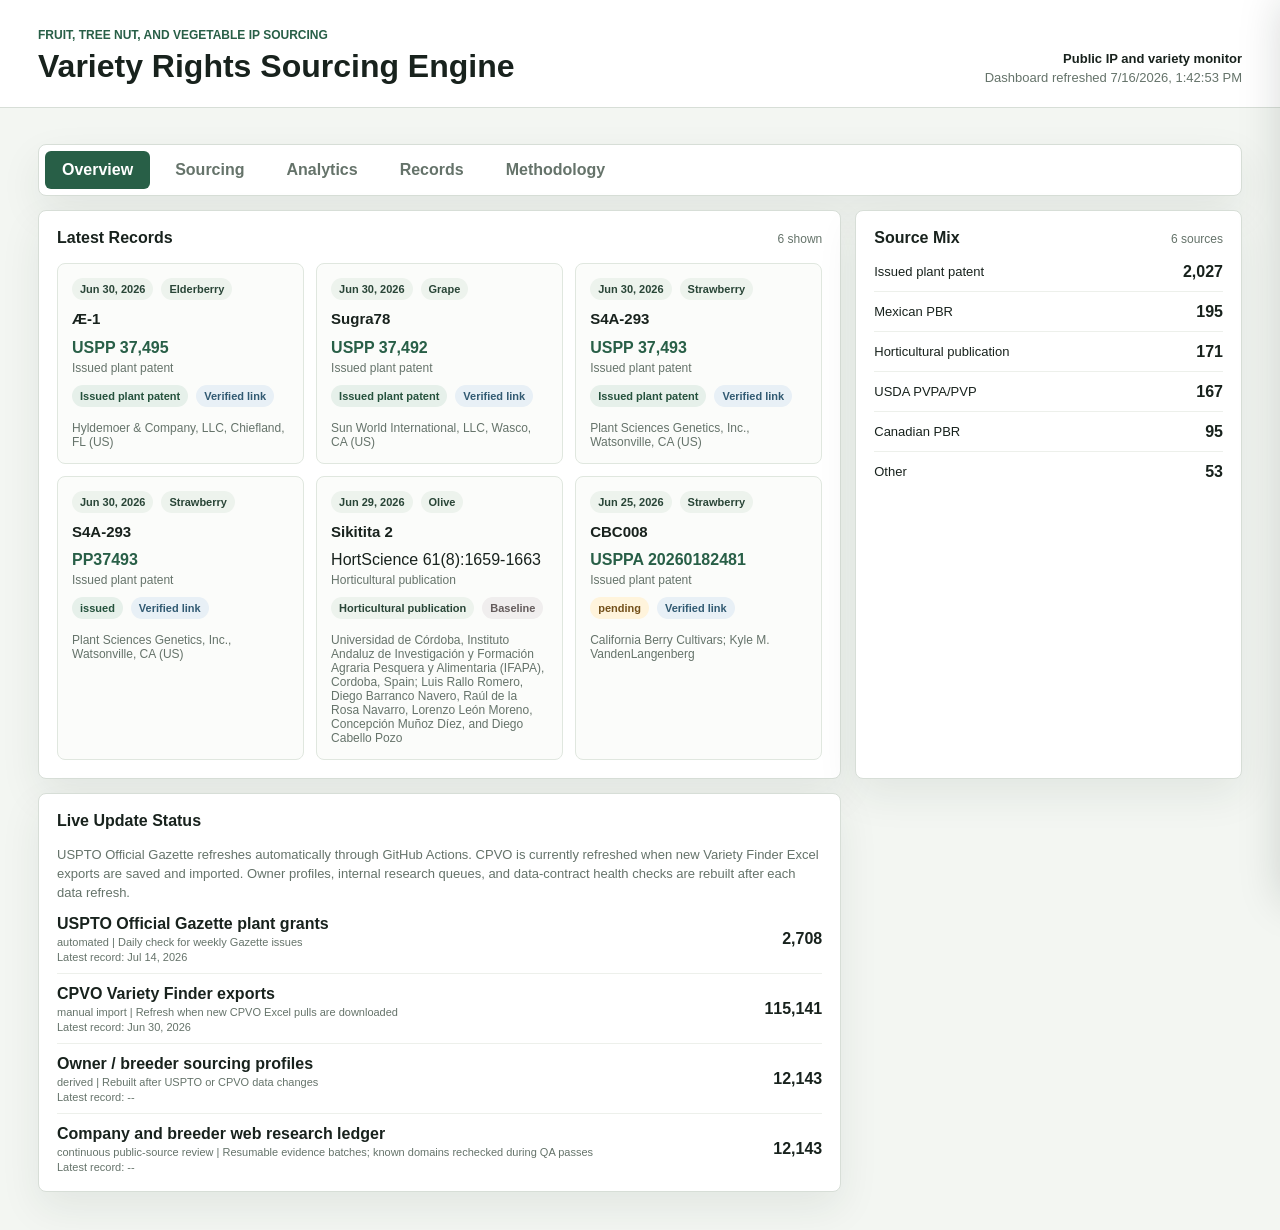
==== commit 7e46e0ec: "Make sourcing tab company-first" ====
--- a/index.html
+++ b/index.html
@@ -54,7 +54,7 @@
         <div class="panel-head">
           <div>
             <p class="eyebrow">Sourcing intelligence</p>
-            <h2>Owner / Breeder Census</h2>
+            <h2>Acquisition Target Census</h2>
           </div>
           <span id="ownerCount"></span>
         </div>
@@ -62,14 +62,17 @@
         <div class="owner-toolbar">
           <label>
             Search profiles
-            <input id="ownerSearchInput" type="search" placeholder="Owner, breeder, crop, jurisdiction, signal">
+            <input id="ownerSearchInput" type="search" placeholder="Company, independent owner, crop, jurisdiction">
           </label>
           <label>
             View
             <select id="ownerView">
-                <option value="relevant">Fruit, nut, and vegetable signals</option>
-                <option value="acquisition">Acquisition leads</option>
-                <option value="all">All sourcing signals</option>
+              <option value="targets" selected>Companies and independent owners</option>
+              <option value="acquisition">Acquisition leads</option>
+              <option value="independent">Independent-owner signals</option>
+              <option value="individuals">Individual breeder research</option>
+              <option value="relevant">All crop-relevant signals</option>
+              <option value="all">All sourcing signals</option>
               <option value="legal">Confirmed patent assignees</option>
               <option value="succession">Succession leads</option>
               <option value="cliff">Patent/PBR cliffs</option>
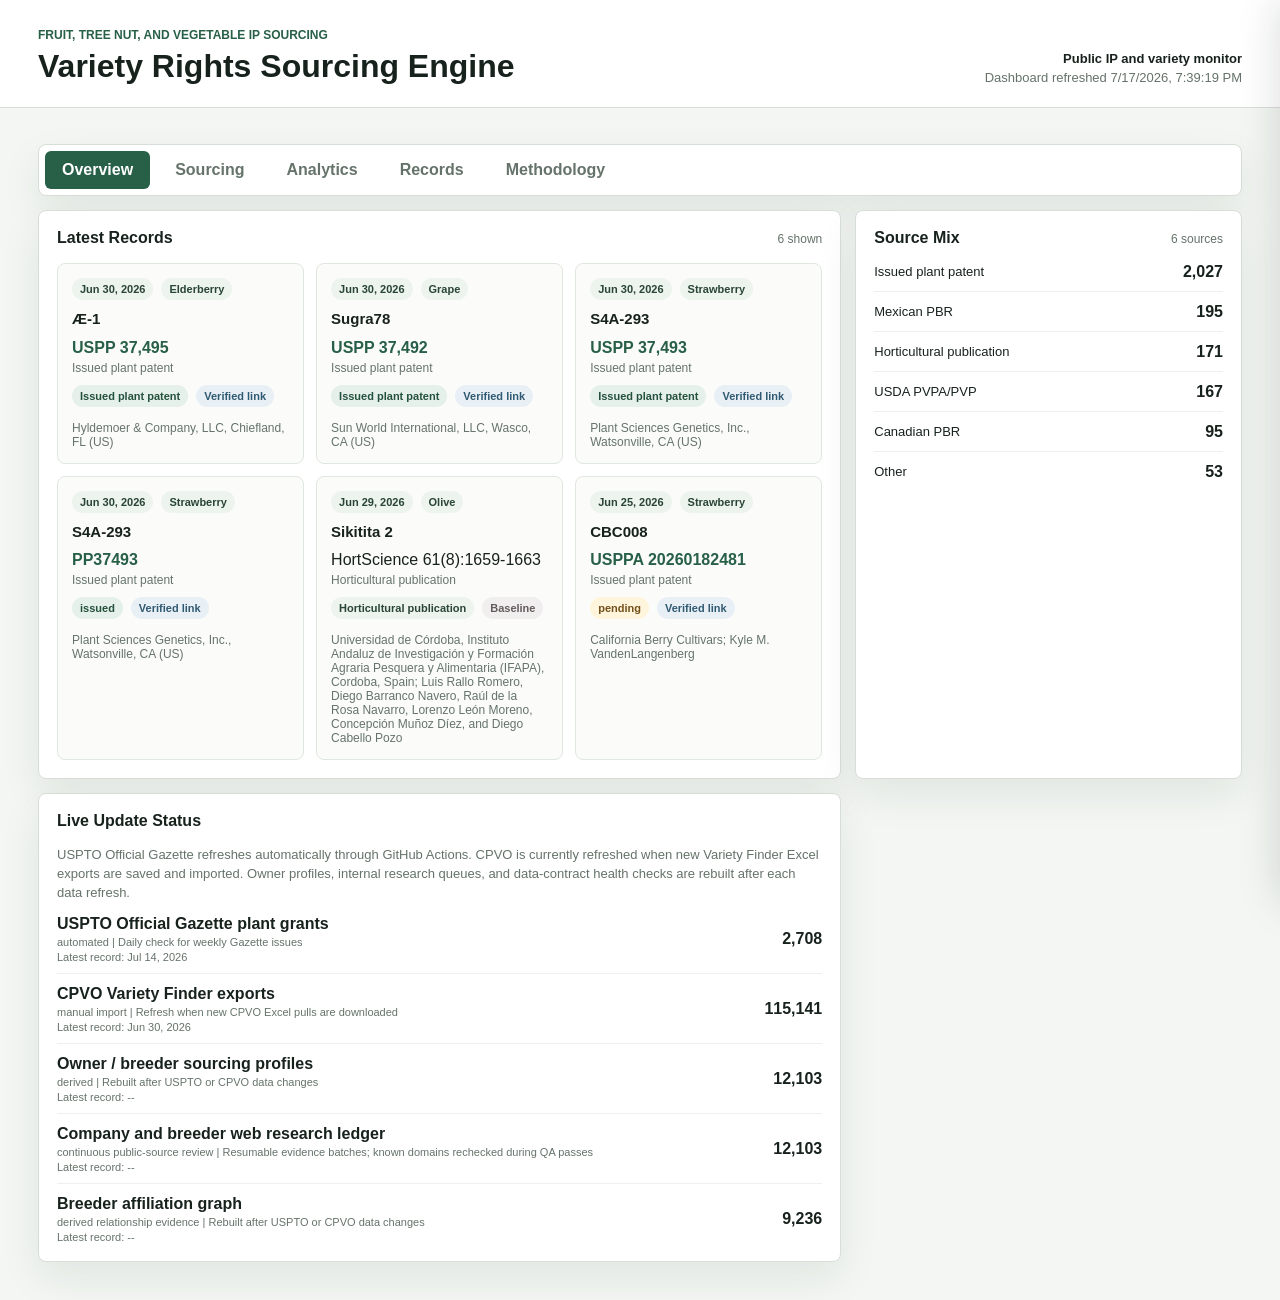
==== commit 59c00343: "Add verified breeder-company affiliations and owner-scoped portfolios" ====
--- a/index.html
+++ b/index.html
@@ -70,6 +70,7 @@
               <option value="targets" selected>Companies and independent owners</option>
               <option value="acquisition">Acquisition leads</option>
               <option value="independent">Independent-owner signals</option>
+              <option value="affiliated">Resolved breeder affiliations</option>
               <option value="individuals">Individual breeder research</option>
               <option value="relevant">All crop-relevant signals</option>
               <option value="all">All sourcing signals</option>
@@ -98,7 +99,7 @@
                 <th>#</th>
                 <th>Fit</th>
                 <th>Name / Signal</th>
-                <th>Portfolio</th>
+                <th>Portfolio Signals</th>
                 <th>Crop Mix</th>
                 <th>Geographic Mix</th>
                 <th>Activity</th>
@@ -206,7 +207,7 @@
           <article class="panel methodology-card">
             <h3>Affiliation Gate</h3>
             <strong>Confidence cap</strong>
-            <p>Unresearched breeder-only names without legal-owner evidence are capped at 50. Unresolved identities are capped at 25 until the person and rights holder can be matched reliably.</p>
+            <p>Verified and probable breeder-to-program relationships are shown separately from ownership. Unresearched breeder-only names without legal-owner evidence are capped at 50, while unresolved identities are capped at 25.</p>
           </article>
           <article class="panel methodology-card">
             <h3>Web Evidence</h3>
@@ -226,7 +227,7 @@
           <article class="panel methodology-card">
             <h3>Protected IP Share</h3>
             <strong>Up to 20 points</strong>
-            <p>Issued US plant patents and granted CPVO PBR records matter more than application-only or breeder-only signals.</p>
+            <p>Issued US plant patents and granted CPVO PBR observations matter more than application-only signals. Company ownership and expiration curves use record-specific assignee or holder evidence separately.</p>
           </article>
           <article class="panel methodology-card">
             <h3>Jurisdiction Breadth</h3>
@@ -290,6 +291,12 @@
             The dashboard uses company rollups where the relationship is clear, but ambiguous people are left visible instead of being forced into a company.
           </p>
           <p>
+            A breeder affiliation is not a legal-owner conclusion. Employment, co-listing, or participation in a breeding program never transfers that breeder's full record history to the company; only record-specific assignee or holder evidence supports ownership attribution.
+          </p>
+          <p>
+            Portfolio observations are sourcing signals, not a legal title schedule. The owner-scoped figures and cliff charts include only records that specifically name the profile as assignee or holder; CPVO breeder-only rows remain outside those ownership figures until holder data is available.
+          </p>
+          <p>
             Record count is not cultivar count. One cultivar can produce multiple applications, grants, renewals, jurisdictions, and holder records; inherited assignments can also make a portfolio appear smaller until ownership changes are imported.
           </p>
           <p>
@@ -313,6 +320,6 @@
       <div id="drawerBody" class="drawer-body"></div>
     </aside>
 
-    <script src="assets/app.js?v=20260715-audit"></script>
+    <script src="assets/app.js?v=20260717-affiliations"></script>
   </body>
 </html>
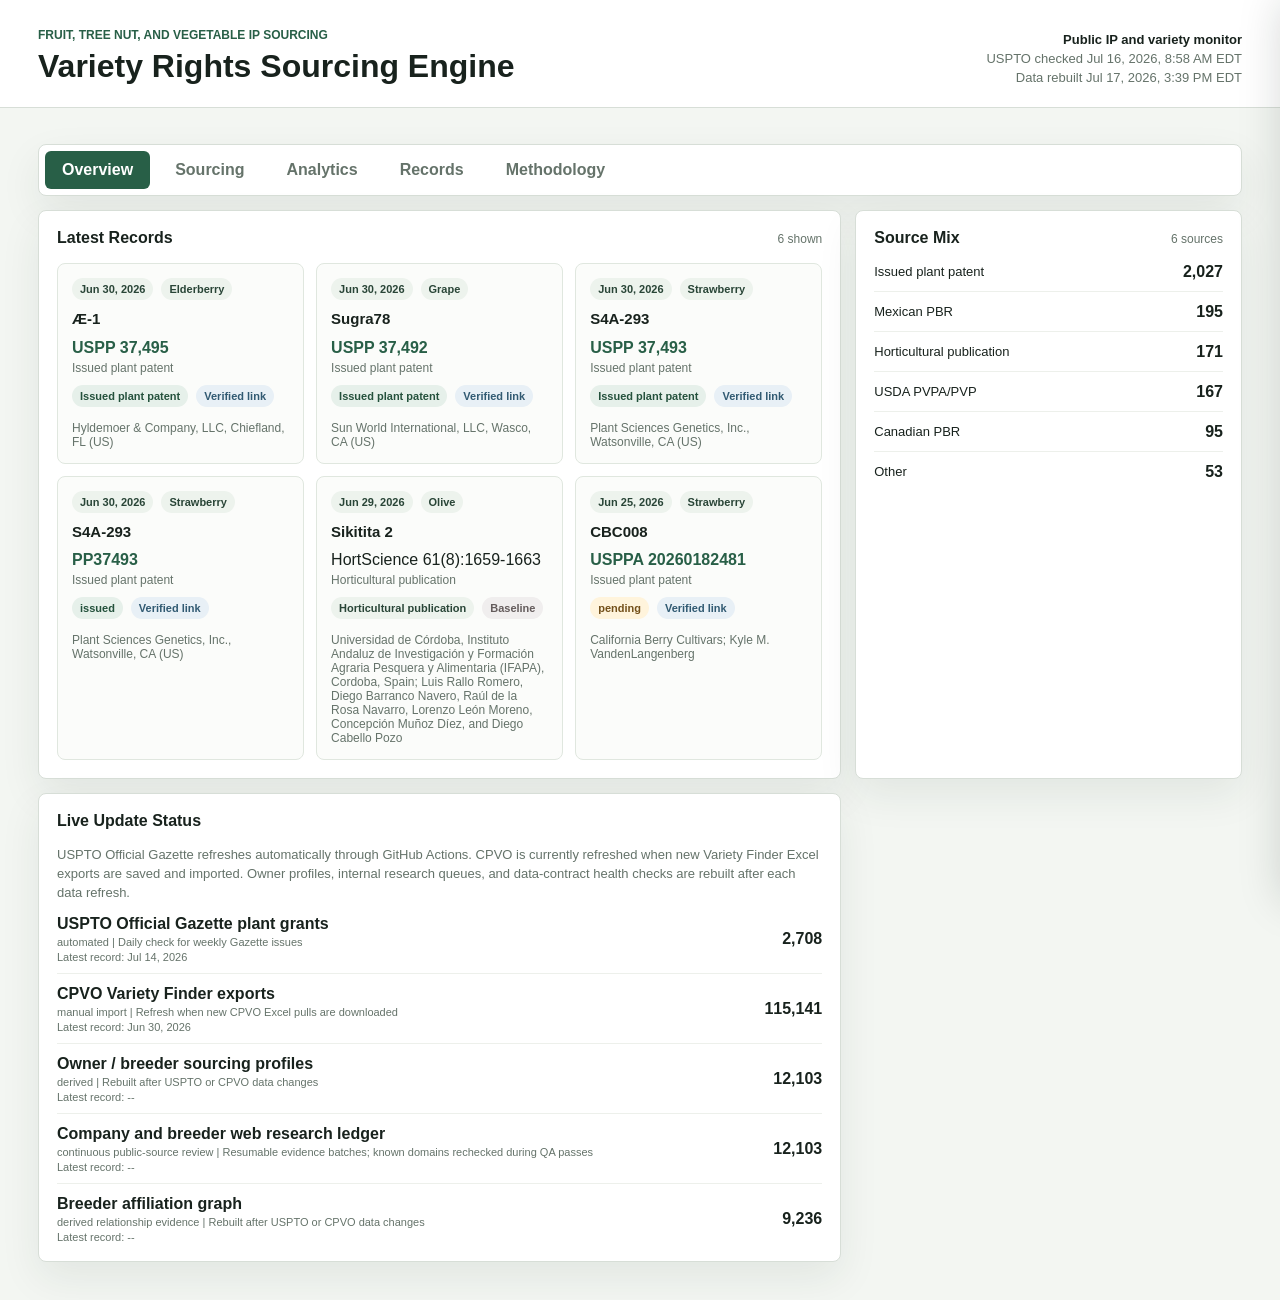
==== commit 09bd5239: "Publish daily USPTO check status" ====
--- a/index.html
+++ b/index.html
@@ -15,6 +15,7 @@
       <div class="refresh-note" aria-live="polite">
         <strong>Public IP and variety monitor</strong>
         <span id="lastRefresh">Loading data...</span>
+        <span id="lastDataUpdate"></span>
       </div>
     </header>
 
@@ -320,6 +321,6 @@
       <div id="drawerBody" class="drawer-body"></div>
     </aside>
 
-    <script src="assets/app.js?v=20260717-affiliations"></script>
+    <script src="assets/app.js?v=20260721-refresh-status"></script>
   </body>
 </html>
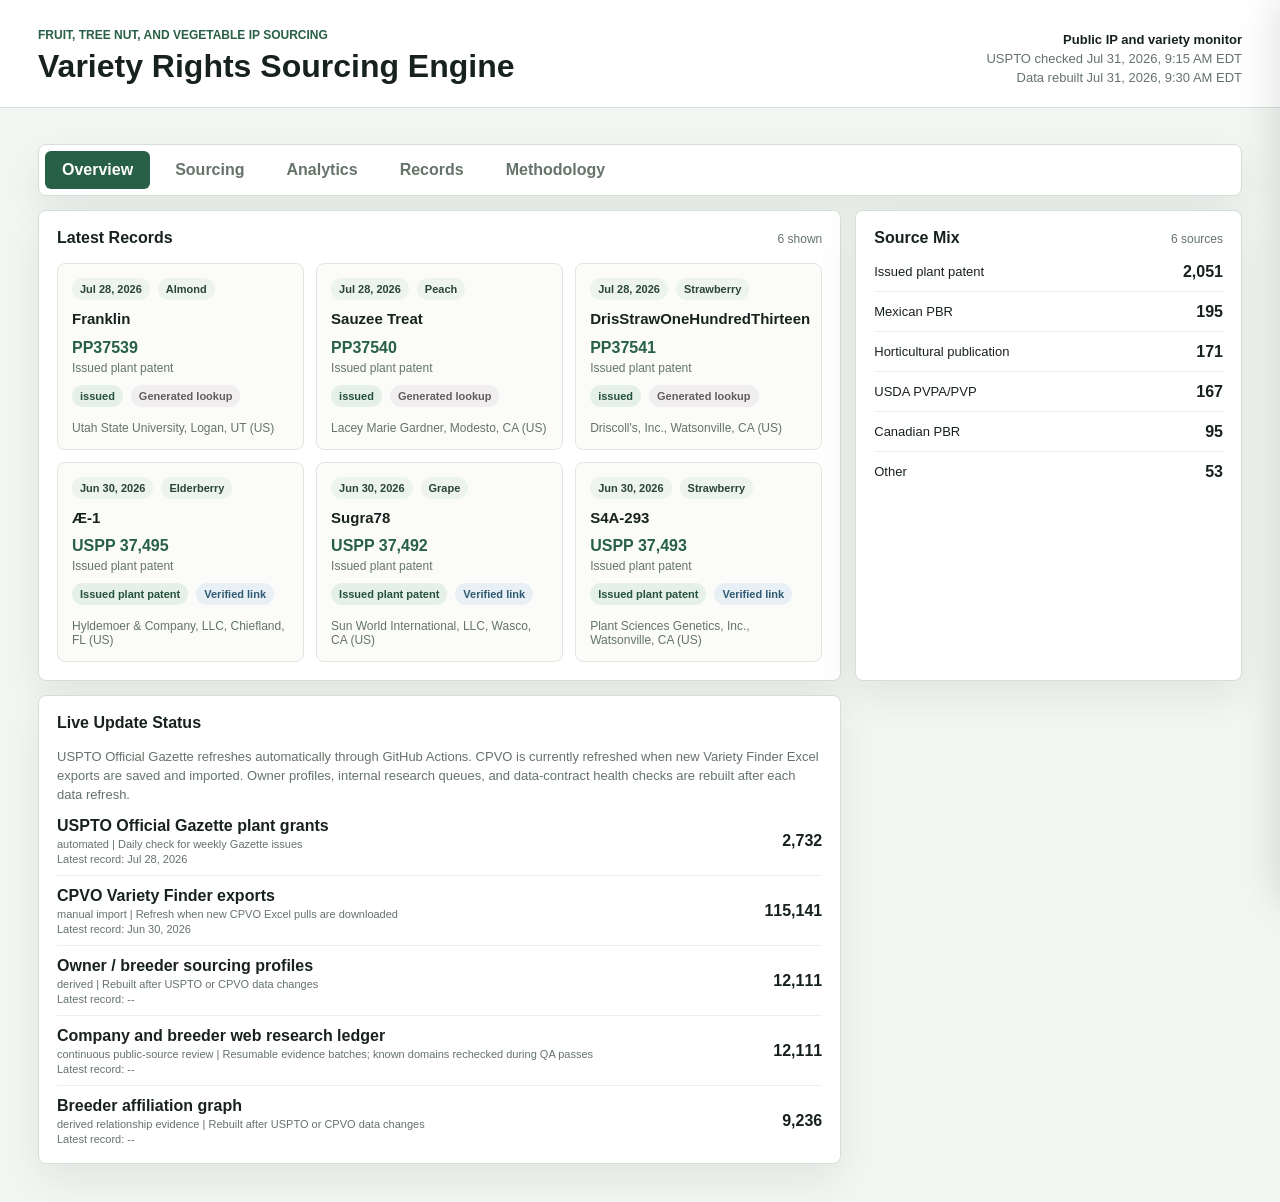
==== commit 33872948: "Add California acquisition pipeline and outreach drafts" ====
--- a/index.html
+++ b/index.html
@@ -69,6 +69,7 @@
             View
             <select id="ownerView">
               <option value="targets" selected>Companies and independent owners</option>
+              <option value="pipeline">California research pipeline</option>
               <option value="acquisition">Acquisition leads</option>
               <option value="independent">Independent-owner signals</option>
               <option value="affiliated">Resolved breeder affiliations</option>
